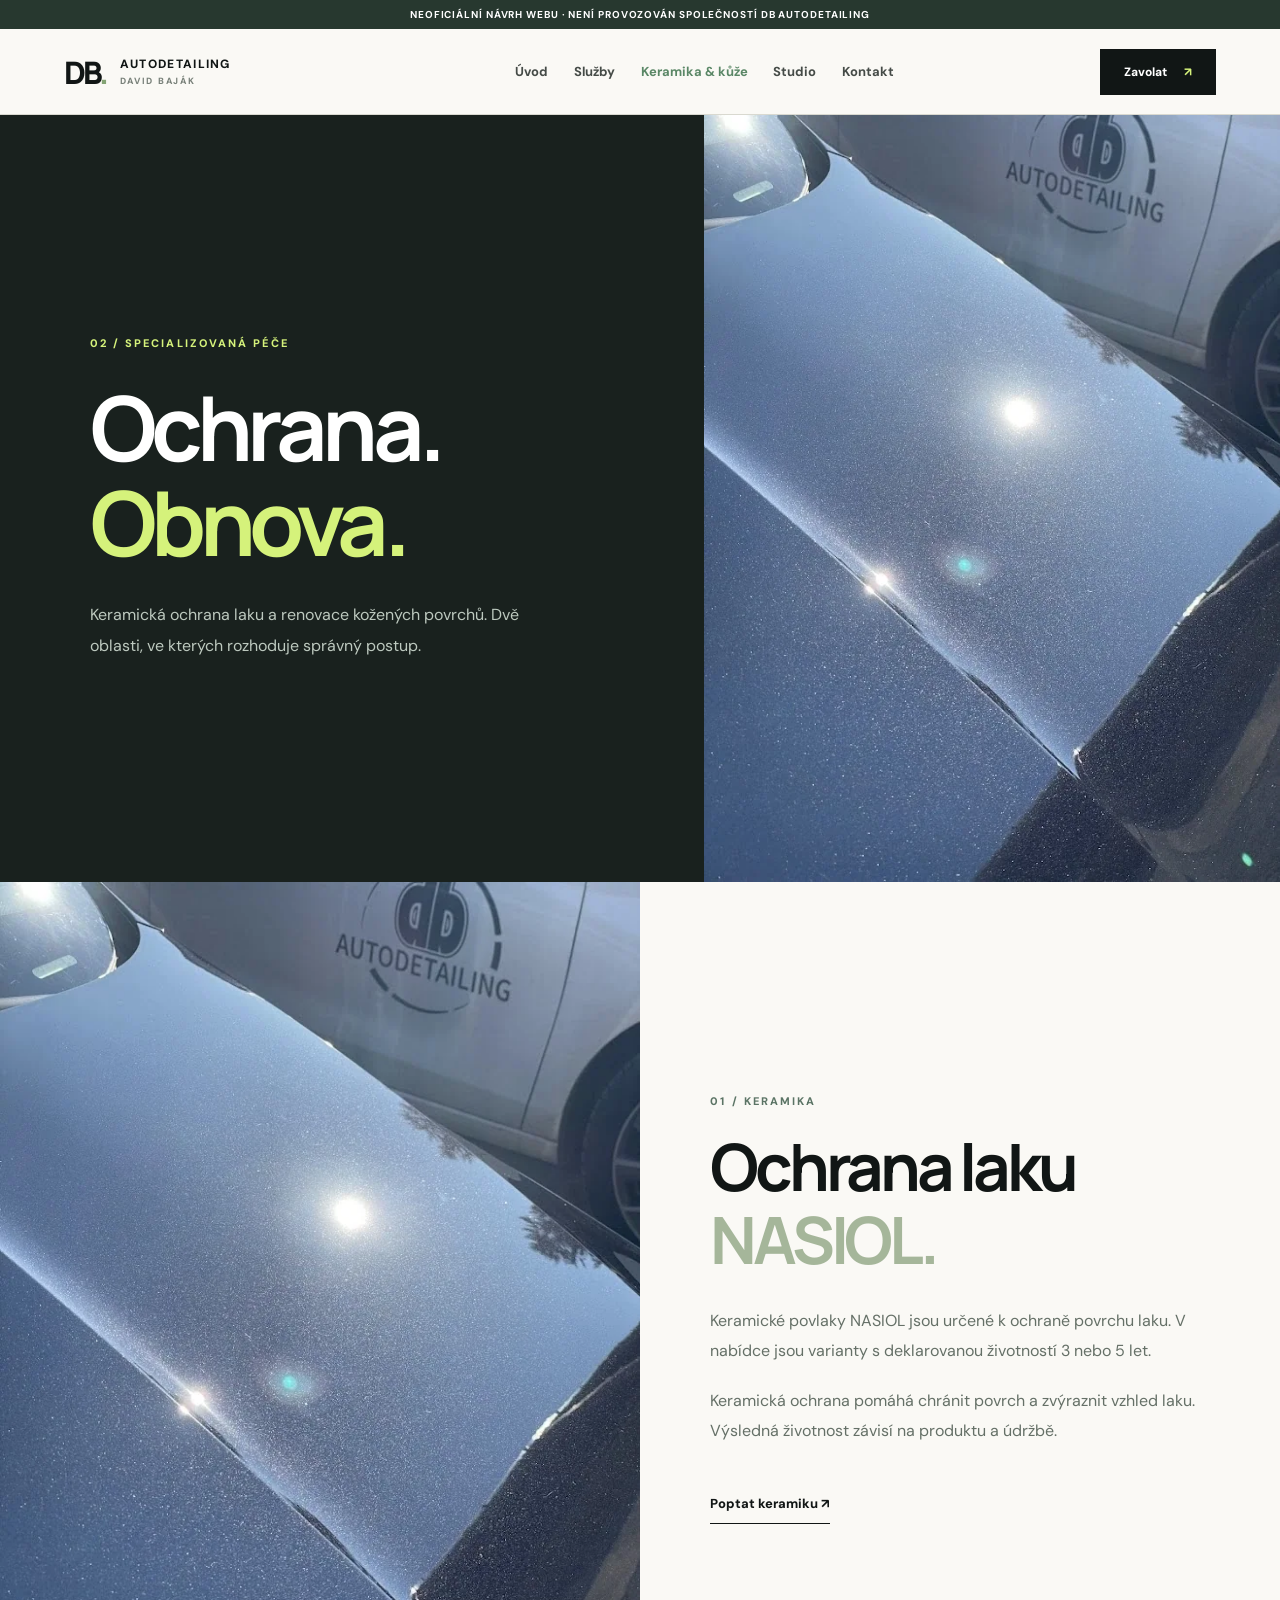
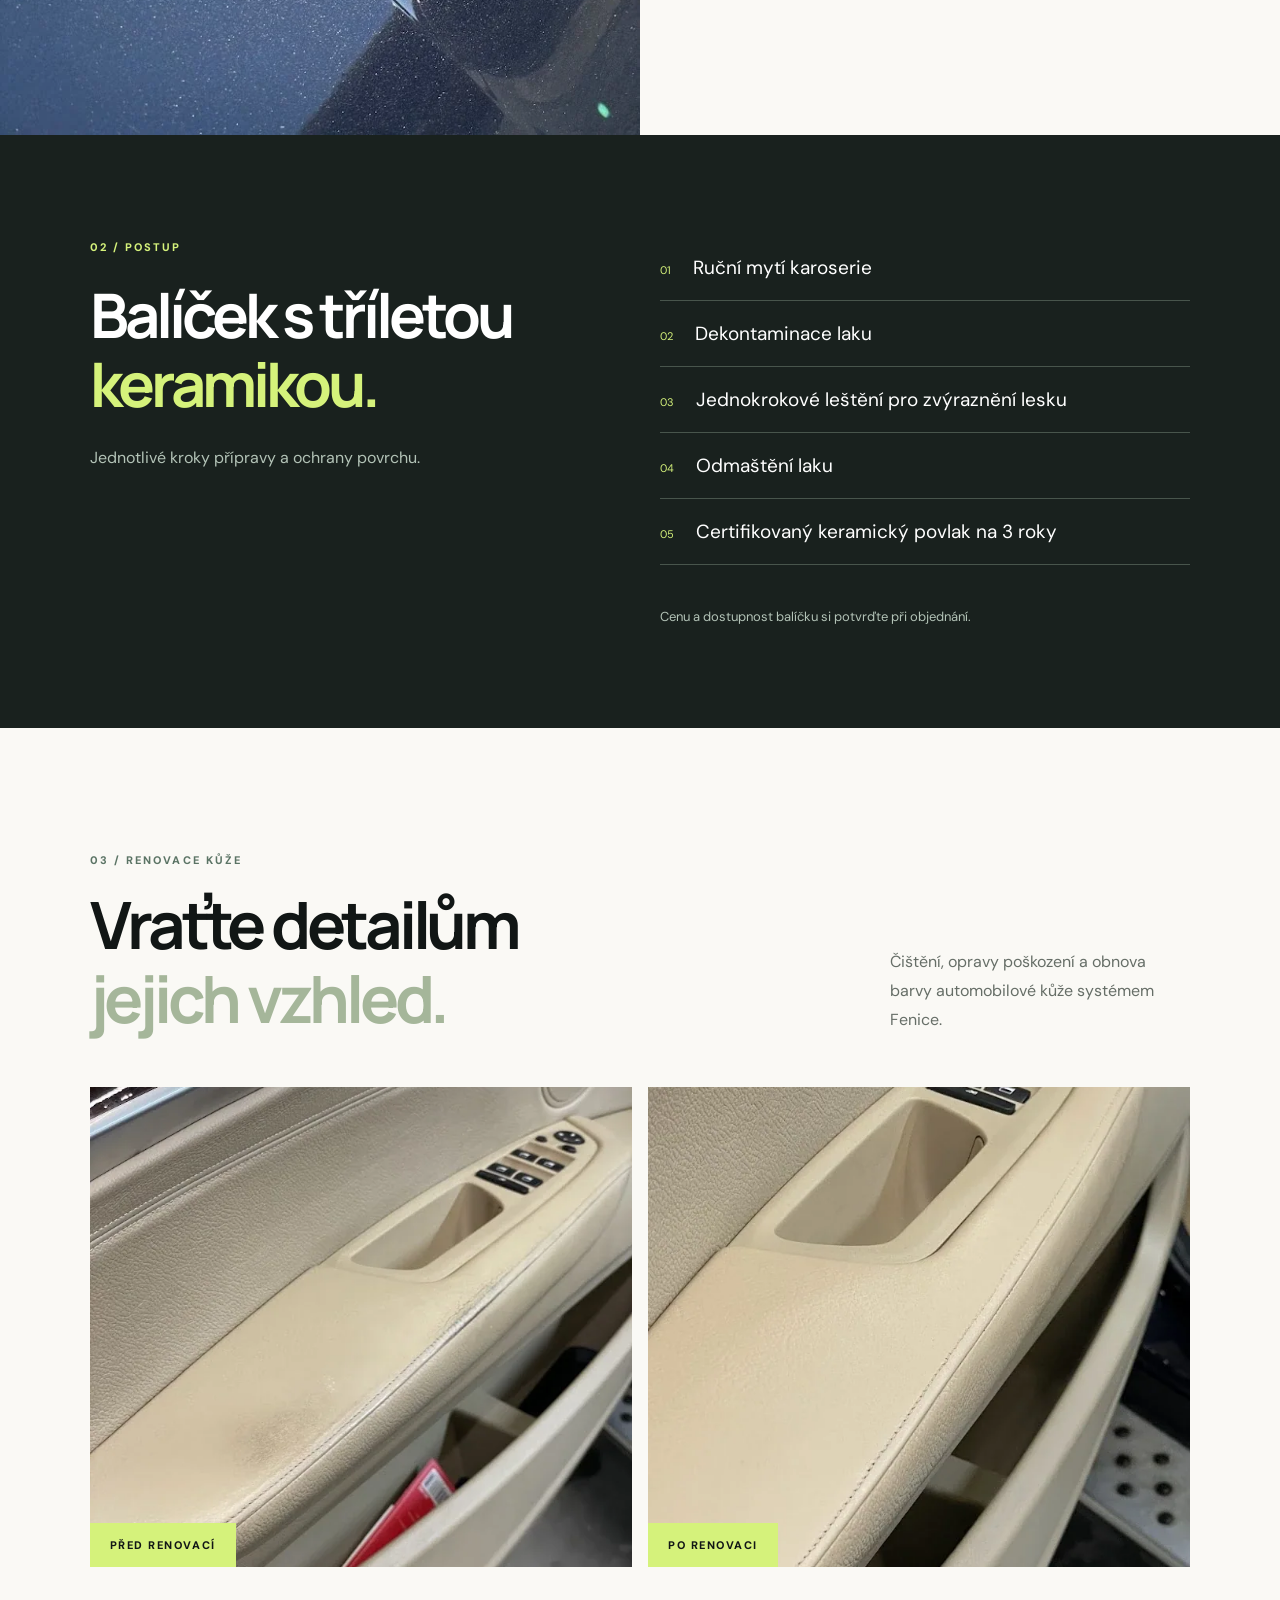
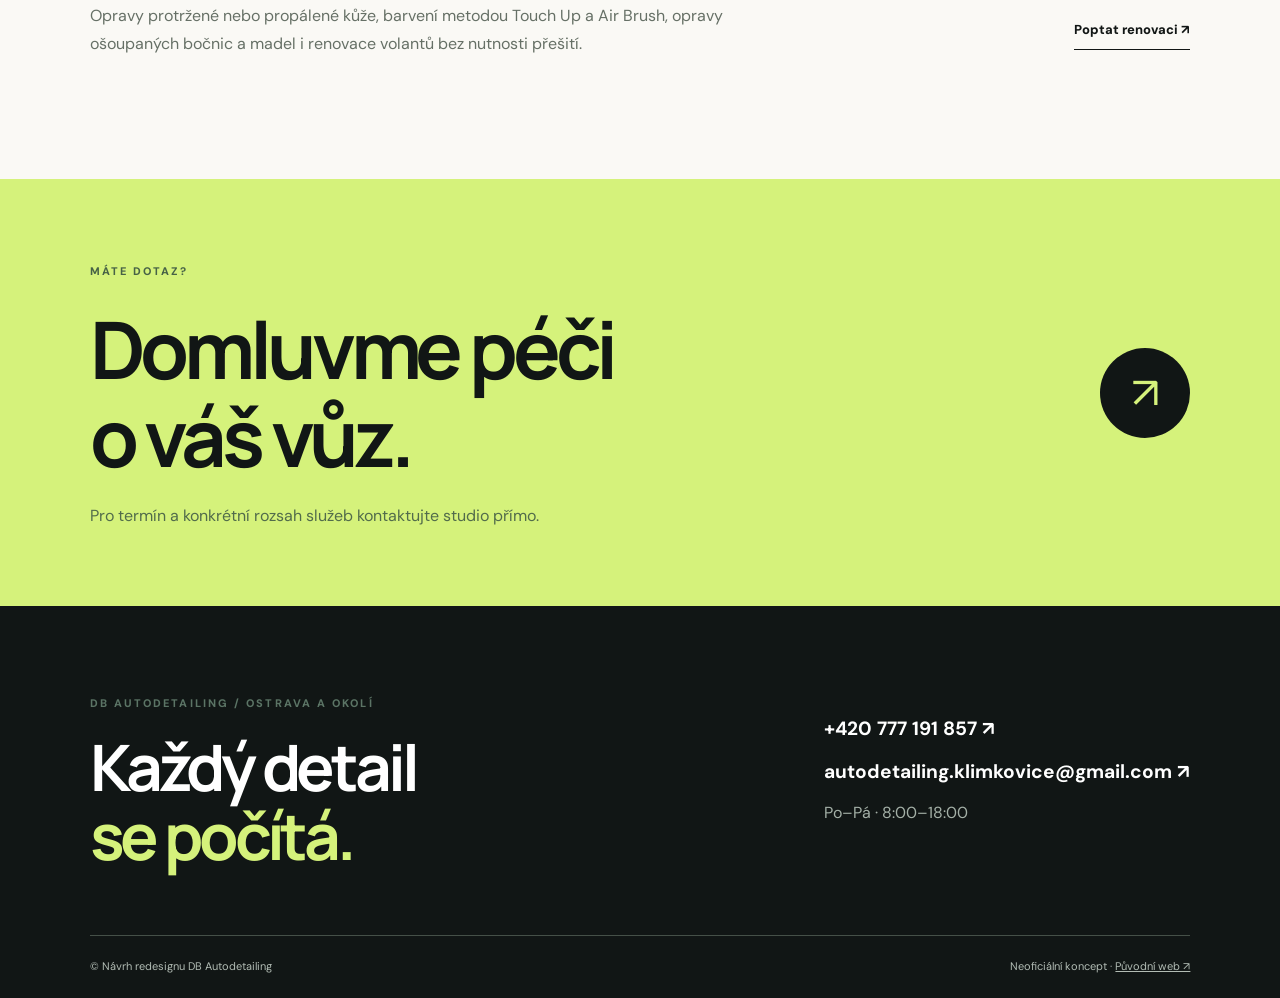
==== keramika.html @ e791de2d "Add files via upload" ====
<!doctype html><html lang="cs"><head><meta charset="utf-8"><meta name="viewport" content="width=device-width,initial-scale=1"><meta name="theme-color" content="#111615"><meta name="description" content="Neoficiální návrh webu DB Autodetailing. Péče o lak, interiér, keramická ochrana a renovace kůže."><title>Keramika a kůže | DB Autodetailing – návrh</title><link rel="stylesheet" href="style.css"></head><body><div class="disclaimer">NEOFICIÁLNÍ NÁVRH WEBU · NENÍ PROVOZOVÁN SPOLEČNOSTÍ DB AUTODETAILING</div><header class="site-header"><a class="brand" href="index.html" aria-label="DB Autodetailing – úvod"><span class="brand-symbol">DB<span class="brand-dot">.</span></span><span class="brand-copy">AUTODETAILING<small>DAVID BAJÁK</small></span></a><button class="menu-toggle" aria-label="Otevřít navigaci" aria-expanded="false" aria-controls="primary-nav"><span></span><span></span><span></span></button><nav class="primary-nav" id="primary-nav" aria-label="Hlavní navigace"><a href="index.html" class="">Úvod</a><a href="sluzby.html" class="">Služby</a><a href="keramika.html" class="active">Keramika & kůže</a><a href="o-nas.html" class="">Studio</a><a href="kontakt.html" class="">Kontakt</a></nav><a class="header-call" href="tel:+420777191857">Zavolat <span>↗</span></a></header><main><section class="subhero"><div class="subhero-copy"><span class="eyebrow light">02 / SPECIALIZOVANÁ PÉČE</span><h1>Ochrana.<br><em>Obnova.</em></h1><p>Keramická ochrana laku a renovace kožených povrchů. Dvě oblasti, ve kterých rozhoduje správný postup.</p></div><div class="subhero-image"><img class="" src="fotografie/ceramic.webp" alt="SPECIALIZOVANÁ PÉČE" loading="eager"></div></section><section class="story-section" id="keramika"><div class="story-image"><img class="" src="fotografie/ceramic.webp" alt="Detail laku při keramické ochraně" loading="lazy"></div><div class="story-text"><span class="eyebrow">01 / KERAMIKA</span><h2>Ochrana laku<br><em>NASIOL.</em></h2><p>Keramické povlaky NASIOL jsou určené k ochraně povrchu laku. V nabídce jsou varianty s deklarovanou životností 3 nebo 5 let.</p><p>Keramická ochrana pomáhá chránit povrch a zvýraznit vzhled laku. Výsledná životnost závisí na produktu a údržbě.</p><a class="under-link" href="kontakt.html">Poptat keramiku ↗</a></div></section><section class="package" id="balicek"><div><span class="eyebrow light">02 / POSTUP</span><h2>Balíček s tříletou<br><em>keramikou.</em></h2><p>Jednotlivé kroky přípravy a ochrany povrchu.</p></div><ol><li>Ruční mytí karoserie</li><li>Dekontaminace laku</li><li>Jednokrokové leštění pro zvýraznění lesku</li><li>Odmaštění laku</li><li>Certifikovaný keramický povlak na 3 roky</li></ol><p class="package-note">Cenu a dostupnost balíčku si potvrďte při objednání.</p></section><section class="leather-section" id="kuze"><div class="section-heading"><div><span class="eyebrow">03 / RENOVACE KŮŽE</span><h2>Vraťte detailům<br><em>jejich vzhled.</em></h2></div><p>Čištění, opravy poškození a obnova barvy automobilové kůže systémem Fenice.</p></div><div class="leather-pair"><figure><img class="" src="fotografie/leather-before.webp" alt="Kožený díl před renovací" loading="lazy"><figcaption>PŘED RENOVACÍ</figcaption></figure><figure><img class="" src="fotografie/leather-after.webp" alt="Kožený díl po renovaci" loading="lazy"><figcaption>PO RENOVACI</figcaption></figure></div><div class="leather-details"><p>Opravy protržené nebo propálené kůže, barvení metodou Touch Up a Air Brush, opravy ošoupaných bočnic a madel i renovace volantů bez nutnosti přešití.</p><a class="under-link" href="kontakt.html">Poptat renovaci ↗</a></div></section><section class="contact-band"><span class="eyebrow">MÁTE DOTAZ?</span><div class="contact-band-inner"><h2>Domluvme péči<br>o váš vůz.</h2><a class="round-arrow" href="kontakt.html" aria-label="Přejít na kontakt">↗</a></div><p>Pro termín a konkrétní rozsah služeb kontaktujte studio přímo.</p></section></main><footer class="footer"><div class="footer-main"><div><span class="eyebrow">DB AUTODETAILING / OSTRAVA A OKOLÍ</span><h2>Každý detail<br><em>se počítá.</em></h2></div><div class="footer-contacts"><a href="tel:+420777191857">+420 777 191 857 ↗</a><a href="mailto:autodetailing.klimkovice@gmail.com">autodetailing.klimkovice@gmail.com ↗</a><span>Po–Pá · 8:00–18:00</span></div></div><div class="footer-bottom"><span>© Návrh redesignu DB Autodetailing</span><span>Neoficiální koncept · <a href="https://dbautodetailing.webnode.cz/" target="_blank" rel="noopener">Původní web ↗</a></span></div></footer><script src="script.js" defer></script></body></html>
---- style.css ----
@import url('https://fonts.googleapis.com/css2?family=DM+Sans:wght@400;500;600;700&family=Manrope:wght@400;500;600;700;800&display=swap');
:root{--dark:#111615;--deep:#19211e;--cream:#f2f0e9;--paper:#faf9f5;--muted:#686c66;--lime:#d5f27b;--line:#d9d9d0}*{box-sizing:border-box}html{scroll-behavior:smooth;scroll-padding-top:92px}body{margin:0;background:var(--paper);color:var(--dark);font-family:'DM Sans',Arial,sans-serif}a{color:inherit;text-decoration:none}button{font:inherit}img{display:block;width:100%}h1,h2,h3,p,figure{margin:0}h1,h2,h3{font-family:Manrope,Arial,sans-serif;letter-spacing:-.065em}h1 em,h2 em{font-style:normal;color:#a5b69a}.eyebrow{font-size:11px;font-weight:800;letter-spacing:.19em;color:#5b7465}.eyebrow.light{color:var(--lime)}.disclaimer{padding:8px 12px;text-align:center;background:#27382f;color:#fff;font-size:10px;letter-spacing:.09em;font-weight:700}.site-header{height:86px;padding:0 5vw;display:flex;align-items:center;gap:3vw;background:var(--paper);position:relative;z-index:30;border-bottom:1px solid var(--line)}.brand{display:flex;align-items:center;gap:13px;min-width:245px}.brand-symbol{font:800 31px Manrope;letter-spacing:-.09em}.brand-dot{color:#84a474}.brand-copy{font-size:12px;font-weight:800;letter-spacing:.11em;line-height:1.35}.brand-copy small{display:block;color:#788079;font-size:9px;letter-spacing:.19em;margin-top:3px}.primary-nav{display:flex;align-items:center;gap:clamp(13px,2vw,38px);margin:auto}.primary-nav a{font-size:13px;font-weight:700;white-space:nowrap;color:#454b47;transition:color .2s}.primary-nav a:hover,.primary-nav a.active{color:#5a8766}.header-call{background:var(--dark);color:#fff;padding:15px 24px;font-size:12px;font-weight:800;white-space:nowrap}.header-call span{color:var(--lime);margin-left:14px}.menu-toggle{display:none}.hero{min-height:690px;display:grid;grid-template-columns:49% 51%;background:var(--deep);color:#fff;position:relative;overflow:hidden}.hero-photo{position:relative;min-height:680px;overflow:hidden}.hero-photo img{height:100%;object-fit:cover;object-position:center center}.hero-photo:after{content:'';position:absolute;inset:0;background:linear-gradient(0deg,rgba(0,0,0,.48),transparent 50%)}.hero-photo-label{position:absolute;bottom:34px;left:5vw;color:#fff;font-size:11px;font-weight:800;letter-spacing:.16em;z-index:2}.hero-copy{padding:clamp(55px,7vw,110px) 8vw 40px 7vw;display:flex;flex-direction:column;justify-content:center}.hero h1{font-size:clamp(65px,7.2vw,130px);line-height:1.01;margin:30px 0}.hero h1 em{color:var(--lime)}.punct{color:var(--lime)}.hero-copy>p{max-width:460px;color:#c5d0c7;font-size:16px;line-height:1.9}.hero-actions{display:flex;gap:12px;flex-wrap:wrap;margin:38px 0 64px}.pill{padding:17px 21px;font-size:13px;font-weight:800;display:inline-flex;align-items:center;gap:32px}.pill.primary{background:var(--lime);color:var(--dark)}.pill.ghost{border:1px solid #68756b;color:#fff}.hero-index{border-top:1px solid #4c5b52;padding-top:24px;display:flex;justify-content:space-between;gap:10px;color:#b8c4ba;font-size:10px;letter-spacing:.12em}.hero-side-note{position:absolute;right:14px;top:40%;writing-mode:vertical-rl;font-size:9px;letter-spacing:.2em;color:#7d9984}.intro-section{display:grid;grid-template-columns:25% 75%;padding:125px 7vw;gap:30px}.section-marker{display:flex;gap:15px;font-size:11px;letter-spacing:.16em;font-weight:800}.section-marker span:first-child{color:#7e9c79}.intro-body{display:grid;grid-template-columns:1.25fr .75fr;column-gap:60px;align-items:start}.intro-body h2,.section-heading h2,.services-lead h2,.split-copy h2,.listing-intro h2,.story-text h2,.leather-section h2,.about-statement h2,.map-section h2{font-size:clamp(42px,5.1vw,85px);line-height:1.12}.intro-body p{color:#606961;line-height:1.9;font-size:16px;padding-top:12px}.under-link{display:inline-flex;align-items:center;justify-content:space-between;gap:45px;border-bottom:1px solid currentColor;padding:11px 0;font-size:13px;font-weight:800;width:max-content}.intro-body .under-link{grid-column:2;margin-top:25px}.work-section{padding:110px 7vw 130px;background:var(--cream)}.section-heading{display:flex;justify-content:space-between;align-items:end;gap:30px;margin-bottom:52px}.section-heading h2{margin-top:19px}.section-heading>p{max-width:300px;color:#666e67;line-height:1.8}.work-mosaic{display:grid;grid-template-columns:1.25fr .75fr;grid-template-rows:360px 280px;gap:16px}.work-mosaic figure{position:relative;overflow:hidden;background:#d4d5cf}.work-mosaic img{height:100%;object-fit:cover;transition:transform .6s}.work-mosaic figure:hover img{transform:scale(1.035)}.work-feature{grid-row:span 2}.work-feature img{object-position:center 44%}.work-mosaic figcaption{position:absolute;bottom:0;left:0;right:0;padding:40px 28px 23px;color:white;background:linear-gradient(transparent,rgba(0,0,0,.65))}.work-mosaic figcaption span{display:block;font-size:10px;letter-spacing:.14em;margin-bottom:7px}.work-mosaic figcaption strong{font-size:22px}.services-editorial{display:grid;grid-template-columns:44% 56%;padding:130px 7vw;gap:6vw;background:#fff}.services-lead h2{margin:22px 0 30px}.services-lead p{color:#677069;line-height:1.9;max-width:380px}.service-lines{padding-right:6vw}.service-lines>a{display:grid;grid-template-columns:55px 1fr 35px;align-items:center;gap:15px;border-bottom:1px solid #d9dcd6;padding:24px 0;font-family:Manrope;font-weight:700;font-size:clamp(17px,2vw,28px);letter-spacing:-.045em;transition:padding .2s,color .2s}.service-lines>a:hover{padding-left:10px;color:#698769}.service-lines .service-num{font:700 11px 'DM Sans';letter-spacing:0;color:#84958a}.service-arrow{text-align:right}.service-lines>a.all-services{display:flex;justify-content:space-between;font-size:13px;letter-spacing:0;background:var(--lime);padding:19px 22px;margin-top:30px;border:0}.split-feature{display:grid;grid-template-columns:1fr 1fr;background:#dce3d9}.split-photo{height:650px;position:relative}.split-photo img{height:100%;object-fit:cover}.image-stamp{position:absolute;bottom:25px;left:30px;background:#fff;padding:12px 15px;font-size:10px;letter-spacing:.14em;font-weight:800}.split-copy{padding:90px 10%;display:flex;flex-direction:column;justify-content:center}.split-copy h2{margin:25px 0}.split-copy p{line-height:1.9;color:#576359;max-width:450px;margin-bottom:30px}.gallery-editorial{padding:115px 7vw}.gallery-grid{display:grid;grid-template-columns:repeat(3,1fr);gap:12px}.gallery-tile{padding:0;border:0;position:relative;overflow:hidden;cursor:pointer;aspect-ratio:1.25;background:#ddd}.gallery-tile img{height:100%;object-fit:cover;transition:transform .4s}.gallery-tile:hover img{transform:scale(1.06)}.gallery-tile span{position:absolute;right:14px;bottom:14px;background:var(--lime);width:40px;height:40px;display:grid;place-items:center;font-size:20px}.contact-band{background:var(--lime);padding:80px 7vw}.contact-band .eyebrow{color:#476246}.contact-band-inner{display:flex;align-items:center;justify-content:space-between;gap:25px}.contact-band h2{font-size:clamp(44px,6.2vw,105px);line-height:1.1;margin:25px 0}.contact-band h2 em{color:#63855d}.round-arrow{display:grid;place-items:center;width:90px;height:90px;border-radius:50%;background:var(--dark);color:var(--lime);font-size:44px;flex:none}.contact-band p{color:#526c4b}.footer{background:#111615;color:#fff;padding:85px 7vw 25px}.footer-main{display:flex;justify-content:space-between;gap:50px}.footer h2{font-size:clamp(48px,5vw,80px);line-height:1.08;margin:20px 0 65px}.footer h2 em{color:var(--lime)}.footer-contacts{display:flex;flex-direction:column;align-items:flex-start;gap:18px;padding-top:25px}.footer-contacts a{font-size:clamp(14px,1.5vw,21px);font-weight:700;overflow-wrap:anywhere}.footer-contacts span{color:#a4b0a7}.footer-bottom{border-top:1px solid #455048;padding-top:23px;display:flex;justify-content:space-between;gap:15px;color:#b2bcb4;font-size:11px}.footer-bottom a{text-decoration:underline}.subhero{background:var(--deep);color:#fff;display:grid;grid-template-columns:55% 45%;min-height:540px}.subhero-copy{padding:100px 7vw;display:flex;flex-direction:column;justify-content:center}.subhero h1{font-size:clamp(66px,7vw,118px);line-height:1.06;margin:30px 0}.subhero h1 em{color:var(--lime)}.subhero p{max-width:460px;color:#bdc9bf;line-height:1.9}.subhero-image{min-height:540px;overflow:hidden}.subhero-image img{height:100%;object-fit:cover}.listing-intro{padding:105px 7vw 60px;display:flex;justify-content:space-between;gap:35px;align-items:start}.listing-intro h2{margin-left:auto}.service-list{padding:0 7vw 120px}.service-row{display:grid;grid-template-columns:60px minmax(120px,240px) 1fr 55px;gap:35px;align-items:center;border-top:1px solid #d6d9d2;padding:27px 0;scroll-margin-top:100px}.service-row-number{font-size:12px;color:#718b75;font-weight:800;align-self:start;padding-top:10px}.service-row-photo{height:180px;overflow:hidden}.service-row-photo img{height:100%;object-fit:cover}.service-row h3{font-size:clamp(22px,2.5vw,38px);margin-bottom:17px}.service-row ul{display:flex;flex-wrap:wrap;gap:7px 25px;margin:0;padding:0;list-style:none;color:#666f68;font-size:13px}.service-row li:before{content:'— ';color:#719376}.service-row-action{font-size:27px;text-align:center;align-self:center}.story-section{display:grid;grid-template-columns:50% 50%;min-height:630px}.story-section.reverse .story-image{order:2}.story-image{min-height:630px}.story-image img{height:100%;object-fit:cover}.story-text{padding:90px 11%;display:flex;flex-direction:column;justify-content:center}.story-text h2{margin:22px 0 30px}.story-text p{color:#657067;line-height:1.9;margin-bottom:19px}.story-text .under-link{margin-top:18px}.package{background:var(--deep);color:white;padding:100px 7vw;display:grid;grid-template-columns:1fr 1fr;gap:40px}.package h2{font-size:clamp(43px,4.8vw,78px);line-height:1.12;margin:25px 0}.package h2 em{color:var(--lime)}.package p{color:#b3c3b7;line-height:1.8}.package ol{list-style:none;padding:0;margin:0;counter-reset:steps}.package li{counter-increment:steps;padding:20px 0;border-bottom:1px solid #48554c;font-size:19px}.package li:before{content:'0' counter(steps);font-size:11px;color:var(--lime);margin-right:22px}.package-note{grid-column:2;font-size:13px}.leather-section{padding:120px 7vw}.leather-pair{display:grid;grid-template-columns:1fr 1fr;gap:16px}.leather-pair figure{position:relative;height:480px;overflow:hidden}.leather-pair img{height:100%;object-fit:cover}.leather-pair figcaption{position:absolute;bottom:0;left:0;background:var(--lime);font-size:11px;letter-spacing:.14em;font-weight:800;padding:15px 20px}.leather-details{display:flex;align-items:center;justify-content:space-between;gap:40px;margin-top:35px}.leather-details p{max-width:700px;color:#667066;line-height:1.8}.about-statement{padding:120px 7vw;background:var(--cream)}.about-statement h2{max-width:1100px;margin-top:28px}.about-gallery{display:grid;grid-template-columns:1fr 1fr;gap:15px;padding:15px;background:var(--cream)}.about-gallery>div{position:relative;height:500px}.about-gallery img{height:100%;object-fit:cover}.about-gallery span{position:absolute;bottom:0;left:0;background:var(--lime);padding:14px;font-size:10px;letter-spacing:.13em;font-weight:800}.contact-hero{padding:110px 7vw;background:var(--deep);color:white}.contact-hero h1{font-size:clamp(70px,9vw,145px);line-height:1.03;margin:25px 0}.contact-hero h1 em{color:var(--lime)}.contact-hero p{color:#c4cfc6}.contact-layout{display:grid;grid-template-columns:1fr 1fr}.contact-info{padding:90px 7vw}.contact-detail{border-bottom:1px solid #d7dbd3;padding:28px 0}.contact-detail>span{display:block;color:#66816c;font-size:10px;letter-spacing:.15em;font-weight:800;margin-bottom:12px}.contact-detail a,.contact-detail strong{font-size:clamp(18px,2.2vw,32px);font-family:Manrope;letter-spacing:-.04em;font-weight:700;overflow-wrap:anywhere}.contact-detail .mail-link{font-size:clamp(15px,1.8vw,25px)}.contact-detail p{color:#6a736b;line-height:1.7;margin-top:12px}.contact-photo{min-height:700px}.contact-photo img{height:100%;object-fit:cover}.map-section{padding:110px 7vw;background:var(--cream)}.map-action{max-width:320px}.map-action p{line-height:1.8;color:#606a61;margin-bottom:18px}.map-section iframe{width:100%;height:520px;border:0;filter:grayscale(.25)}.contact-notice{padding:40px 7vw;display:flex;gap:35px;align-items:start}.contact-notice span{font-size:11px;font-weight:800;color:#6e856c;letter-spacing:.1em}.contact-notice p{max-width:850px;color:#667066;line-height:1.8}.contact-notice a{text-decoration:underline}dialog.gallery-dialog{border:0;background:#101615;color:#fff;padding:18px;max-width:min(94vw,1150px);max-height:94vh;box-shadow:0 30px 100px #0008}dialog.gallery-dialog::backdrop{background:#000d}.gallery-dialog img{max-height:78vh;width:auto;max-width:100%;object-fit:contain;margin:auto}.gallery-dialog .dialog-top{display:flex;justify-content:space-between;gap:20px;align-items:center;margin-bottom:12px}.gallery-dialog .dialog-top button{background:var(--lime);border:0;width:35px;height:35px;font-size:22px;cursor:pointer}.gallery-dialog p{font-size:13px;color:#c4d0c5;margin-top:12px}
@media(max-width:1100px){.brand{min-width:auto}.primary-nav{gap:14px}.site-header{padding:0 3vw}.hero-copy{padding-left:5vw;padding-right:5vw}.hero h1{font-size:clamp(62px,7vw,92px)}.services-editorial{gap:3vw}.service-lines{padding-right:0}}
@media(max-width:800px){.site-header{height:76px;padding:0 5vw}.menu-toggle{display:flex;margin-left:auto;width:42px;height:42px;flex-direction:column;justify-content:center;gap:6px;border:0;background:transparent;cursor:pointer}.menu-toggle span{height:2px;background:var(--dark);width:26px}.primary-nav{display:none;position:absolute;top:76px;left:0;right:0;background:var(--paper);padding:20px 6vw 30px;box-shadow:0 18px 25px #0002;flex-direction:column;align-items:stretch;gap:0}.primary-nav.open{display:flex}.primary-nav a{padding:14px 0;border-bottom:1px solid #ddd}.header-call{padding:12px 14px}.hero{grid-template-columns:1fr}.hero-photo{min-height:430px;height:55vh}.hero-copy{padding:65px 7vw 45px}.hero h1{font-size:clamp(70px,11vw,110px)}.hero-side-note{display:none}.intro-section{grid-template-columns:1fr;padding:80px 6vw}.intro-body{grid-template-columns:1fr}.intro-body p{margin-top:22px}.intro-body .under-link{grid-column:1}.work-section,.gallery-editorial,.leather-section{padding:80px 6vw}.services-editorial{grid-template-columns:1fr;padding:80px 6vw;gap:45px}.split-feature,.story-section,.contact-layout{grid-template-columns:1fr}.split-photo,.story-image{height:500px;min-height:0}.split-copy,.story-text{padding:70px 7vw}.story-section.reverse .story-image{order:0}.subhero{grid-template-columns:1fr}.subhero-copy{padding:80px 7vw}.subhero-image{height:450px;min-height:0}.listing-intro{padding:75px 6vw 35px}.service-list{padding:0 6vw 90px}.service-row{grid-template-columns:45px 160px 1fr 25px;gap:16px}.service-row-photo{height:160px}.contact-photo{height:450px;min-height:0}.map-section{padding:75px 6vw}.footer{padding:70px 6vw 25px}}
@media(max-width:560px){.disclaimer{font-size:8px}.brand-copy{font-size:10px}.brand-symbol{font-size:27px}.header-call{font-size:11px;padding:12px}.header-call span{display:none}.hero-photo{height:360px;min-height:0}.hero h1{font-size:clamp(61px,15vw,85px)}.hero-copy>p{font-size:15px}.hero-actions{margin:30px 0 45px}.hero-index{font-size:9px}.intro-body h2,.section-heading h2,.services-lead h2,.split-copy h2,.listing-intro h2,.story-text h2,.leather-section h2,.about-statement h2,.map-section h2{font-size:clamp(42px,10vw,58px)}.section-heading{align-items:start;flex-direction:column;margin-bottom:32px}.work-mosaic{grid-template-columns:1fr 1fr;grid-template-rows:300px 220px;gap:8px}.work-feature{grid-column:span 2;grid-row:span 1}.work-tall,.work-small{grid-row:2}.work-mosaic figcaption{padding:30px 12px 12px}.work-mosaic figcaption strong{font-size:15px}.services-editorial{padding:75px 6vw}.service-lines>a{font-size:18px;grid-template-columns:28px 1fr 20px}.split-photo{height:380px}.gallery-grid{grid-template-columns:repeat(2,1fr);gap:8px}.gallery-tile{aspect-ratio:.85}.contact-band{padding:65px 6vw}.contact-band h2{font-size:46px}.round-arrow{width:60px;height:60px;font-size:29px}.footer-main{flex-direction:column;gap:0}.footer h2{margin-bottom:20px}.footer-contacts{padding-top:0;margin-bottom:55px}.footer-bottom{flex-direction:column}.subhero h1{font-size:65px}.subhero-image{height:340px}.listing-intro{display:block}.listing-intro h2{margin-top:20px}.service-row{grid-template-columns:34px 1fr 25px;gap:10px}.service-row-photo{grid-column:2;grid-row:1;height:185px}.service-row-info{grid-column:2;grid-row:2}.service-row-number{grid-column:1;grid-row:1}.service-row-action{grid-column:3;grid-row:2}.service-row h3{font-size:24px}.package{grid-template-columns:1fr;padding:75px 6vw}.package-note{grid-column:1}.leather-pair{gap:8px}.leather-pair figure{height:300px}.leather-details{display:block}.leather-details .under-link{margin-top:20px}.about-gallery{grid-template-columns:1fr}.about-gallery>div{height:350px}.contact-hero h1{font-size:70px}.contact-info{padding:70px 6vw}.map-section iframe{height:400px}.contact-notice{padding:35px 6vw;display:block}.contact-notice p{margin-top:12px}}
@media(prefers-reduced-motion:reduce){html{scroll-behavior:auto}*,*:before,*:after{transition:none!important;animation:none!important}}
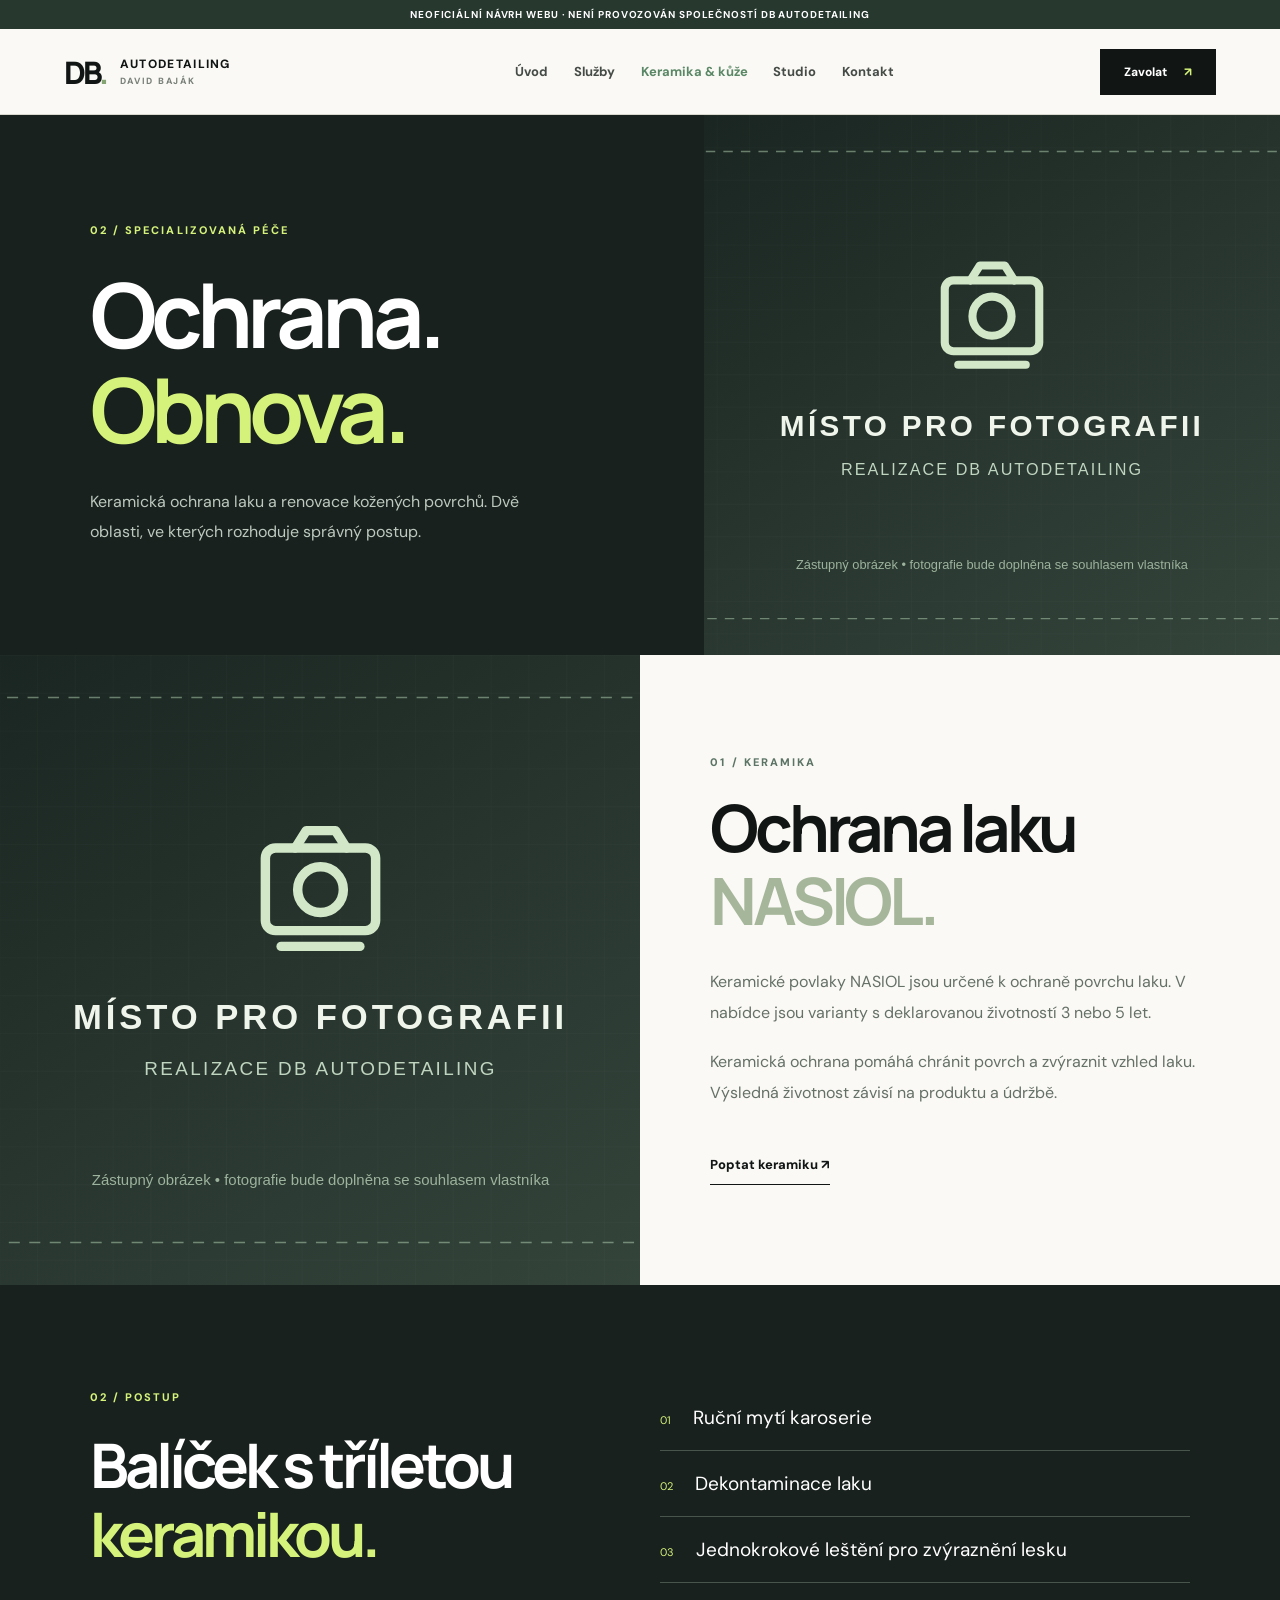
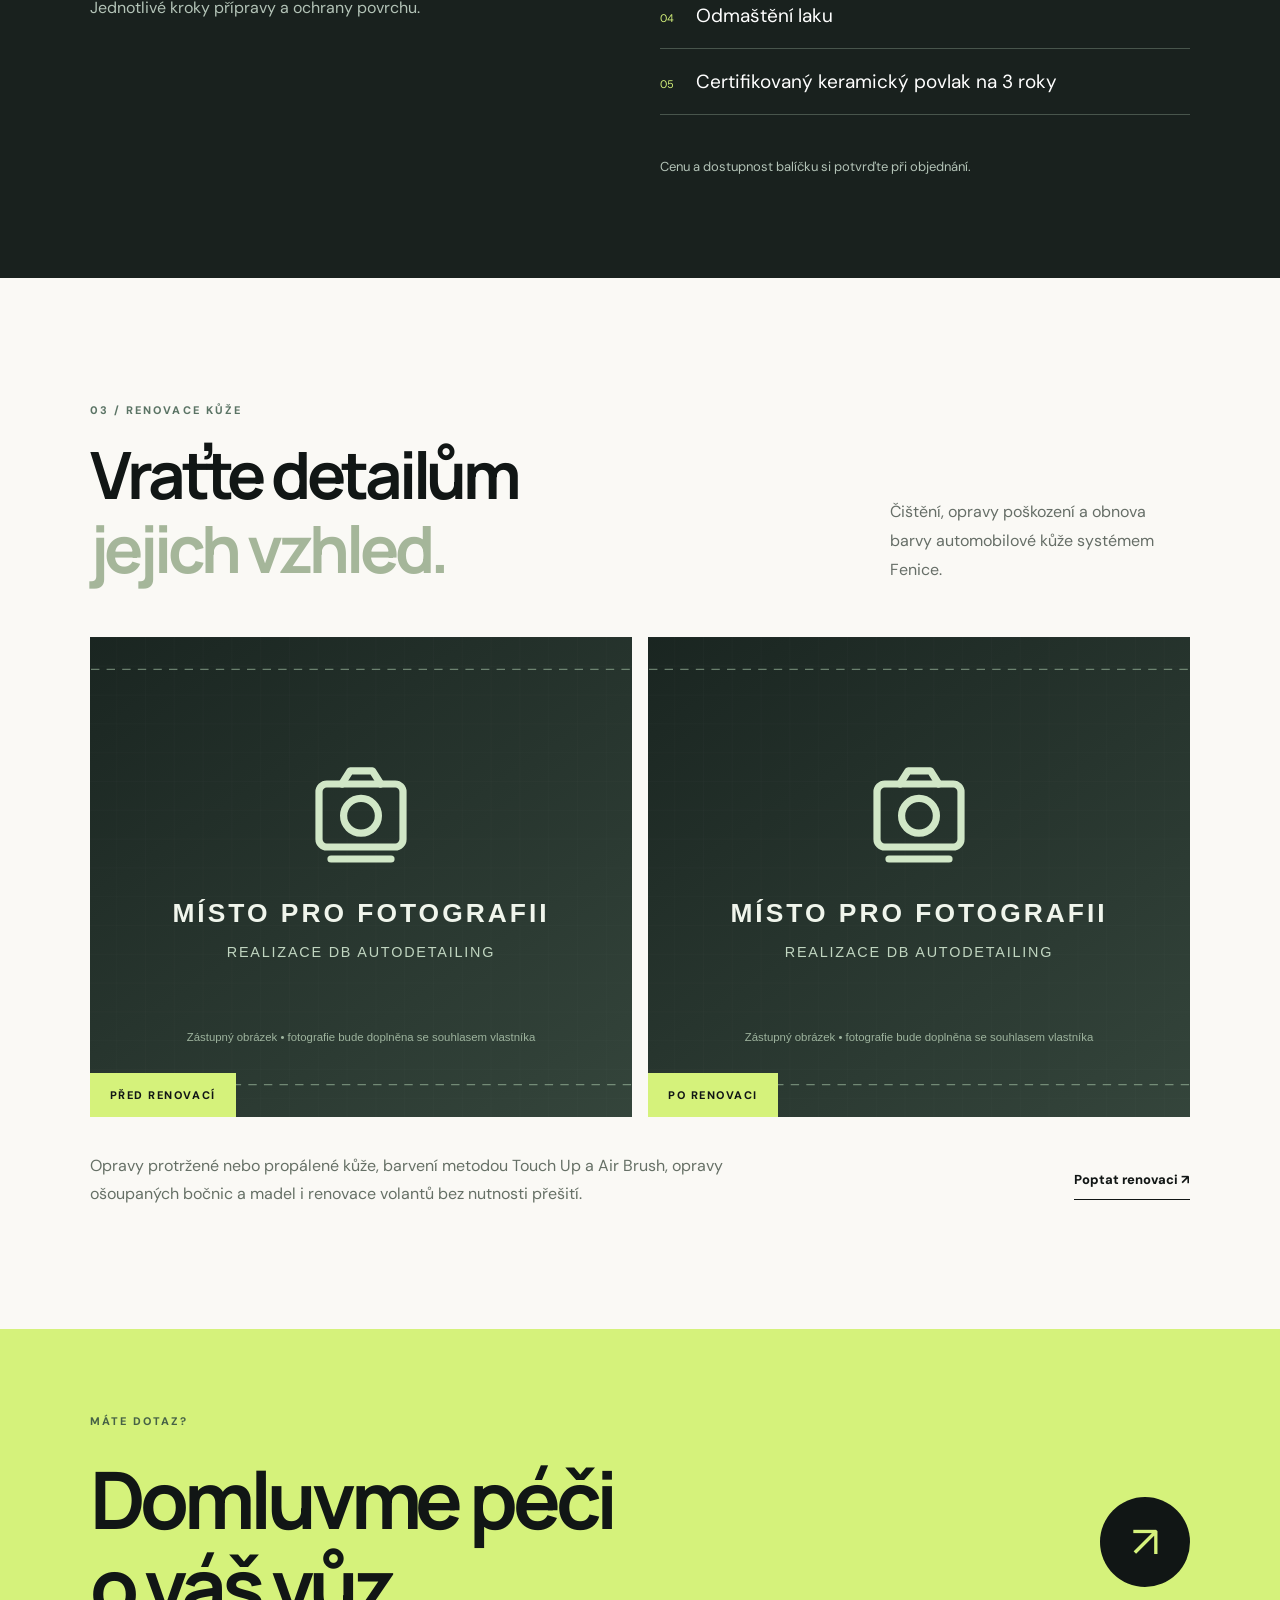
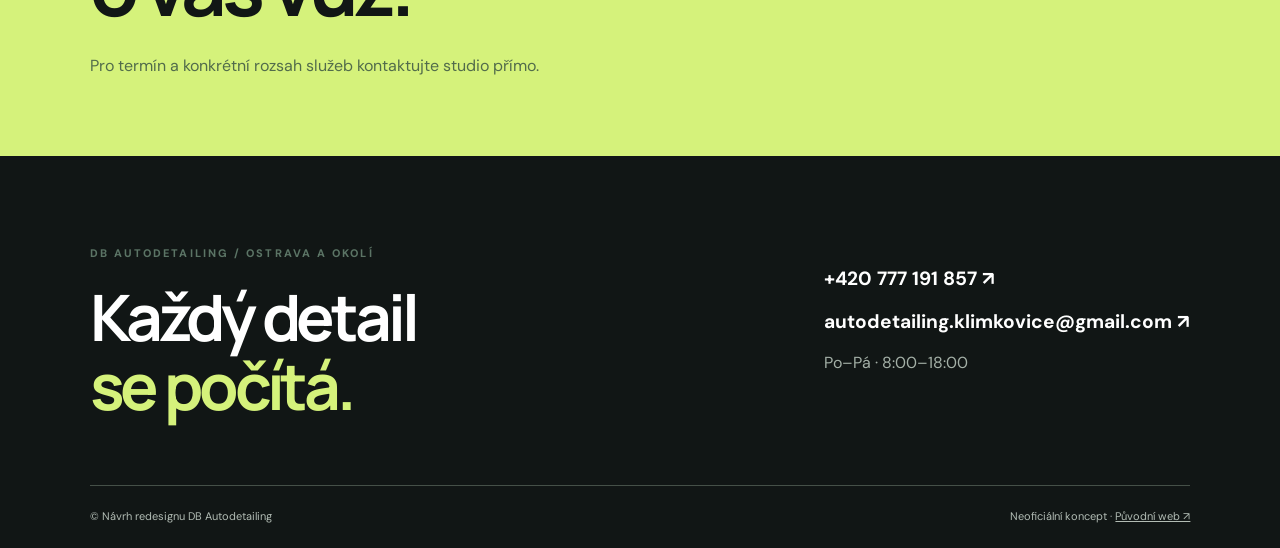
==== commit 394fef5d: "Add files via upload" ====
--- a/keramika.html
+++ b/keramika.html
@@ -1 +1 @@
-<!doctype html><html lang="cs"><head><meta charset="utf-8"><meta name="viewport" content="width=device-width,initial-scale=1"><meta name="theme-color" content="#111615"><meta name="description" content="Neoficiální návrh webu DB Autodetailing. Péče o lak, interiér, keramická ochrana a renovace kůže."><title>Keramika a kůže | DB Autodetailing – návrh</title><link rel="stylesheet" href="style.css"></head><body><div class="disclaimer">NEOFICIÁLNÍ NÁVRH WEBU · NENÍ PROVOZOVÁN SPOLEČNOSTÍ DB AUTODETAILING</div><header class="site-header"><a class="brand" href="index.html" aria-label="DB Autodetailing – úvod"><span class="brand-symbol">DB<span class="brand-dot">.</span></span><span class="brand-copy">AUTODETAILING<small>DAVID BAJÁK</small></span></a><button class="menu-toggle" aria-label="Otevřít navigaci" aria-expanded="false" aria-controls="primary-nav"><span></span><span></span><span></span></button><nav class="primary-nav" id="primary-nav" aria-label="Hlavní navigace"><a href="index.html" class="">Úvod</a><a href="sluzby.html" class="">Služby</a><a href="keramika.html" class="active">Keramika & kůže</a><a href="o-nas.html" class="">Studio</a><a href="kontakt.html" class="">Kontakt</a></nav><a class="header-call" href="tel:+420777191857">Zavolat <span>↗</span></a></header><main><section class="subhero"><div class="subhero-copy"><span class="eyebrow light">02 / SPECIALIZOVANÁ PÉČE</span><h1>Ochrana.<br><em>Obnova.</em></h1><p>Keramická ochrana laku a renovace kožených povrchů. Dvě oblasti, ve kterých rozhoduje správný postup.</p></div><div class="subhero-image"><img class="" src="fotografie/ceramic.webp" alt="SPECIALIZOVANÁ PÉČE" loading="eager"></div></section><section class="story-section" id="keramika"><div class="story-image"><img class="" src="fotografie/ceramic.webp" alt="Detail laku při keramické ochraně" loading="lazy"></div><div class="story-text"><span class="eyebrow">01 / KERAMIKA</span><h2>Ochrana laku<br><em>NASIOL.</em></h2><p>Keramické povlaky NASIOL jsou určené k ochraně povrchu laku. V nabídce jsou varianty s deklarovanou životností 3 nebo 5 let.</p><p>Keramická ochrana pomáhá chránit povrch a zvýraznit vzhled laku. Výsledná životnost závisí na produktu a údržbě.</p><a class="under-link" href="kontakt.html">Poptat keramiku ↗</a></div></section><section class="package" id="balicek"><div><span class="eyebrow light">02 / POSTUP</span><h2>Balíček s tříletou<br><em>keramikou.</em></h2><p>Jednotlivé kroky přípravy a ochrany povrchu.</p></div><ol><li>Ruční mytí karoserie</li><li>Dekontaminace laku</li><li>Jednokrokové leštění pro zvýraznění lesku</li><li>Odmaštění laku</li><li>Certifikovaný keramický povlak na 3 roky</li></ol><p class="package-note">Cenu a dostupnost balíčku si potvrďte při objednání.</p></section><section class="leather-section" id="kuze"><div class="section-heading"><div><span class="eyebrow">03 / RENOVACE KŮŽE</span><h2>Vraťte detailům<br><em>jejich vzhled.</em></h2></div><p>Čištění, opravy poškození a obnova barvy automobilové kůže systémem Fenice.</p></div><div class="leather-pair"><figure><img class="" src="fotografie/leather-before.webp" alt="Kožený díl před renovací" loading="lazy"><figcaption>PŘED RENOVACÍ</figcaption></figure><figure><img class="" src="fotografie/leather-after.webp" alt="Kožený díl po renovaci" loading="lazy"><figcaption>PO RENOVACI</figcaption></figure></div><div class="leather-details"><p>Opravy protržené nebo propálené kůže, barvení metodou Touch Up a Air Brush, opravy ošoupaných bočnic a madel i renovace volantů bez nutnosti přešití.</p><a class="under-link" href="kontakt.html">Poptat renovaci ↗</a></div></section><section class="contact-band"><span class="eyebrow">MÁTE DOTAZ?</span><div class="contact-band-inner"><h2>Domluvme péči<br>o váš vůz.</h2><a class="round-arrow" href="kontakt.html" aria-label="Přejít na kontakt">↗</a></div><p>Pro termín a konkrétní rozsah služeb kontaktujte studio přímo.</p></section></main><footer class="footer"><div class="footer-main"><div><span class="eyebrow">DB AUTODETAILING / OSTRAVA A OKOLÍ</span><h2>Každý detail<br><em>se počítá.</em></h2></div><div class="footer-contacts"><a href="tel:+420777191857">+420 777 191 857 ↗</a><a href="mailto:autodetailing.klimkovice@gmail.com">autodetailing.klimkovice@gmail.com ↗</a><span>Po–Pá · 8:00–18:00</span></div></div><div class="footer-bottom"><span>© Návrh redesignu DB Autodetailing</span><span>Neoficiální koncept · <a href="https://dbautodetailing.webnode.cz/" target="_blank" rel="noopener">Původní web ↗</a></span></div></footer><script src="script.js" defer></script></body></html>+<!doctype html><html lang="cs"><head><meta charset="utf-8"><meta name="viewport" content="width=device-width,initial-scale=1"><meta name="theme-color" content="#111615"><meta name="description" content="Neoficiální návrh webu DB Autodetailing. Péče o lak, interiér, keramická ochrana a renovace kůže."><title>Keramika a kůže | DB Autodetailing – návrh</title><link rel="stylesheet" href="style.css"></head><body><div class="disclaimer">NEOFICIÁLNÍ NÁVRH WEBU · NENÍ PROVOZOVÁN SPOLEČNOSTÍ DB AUTODETAILING</div><header class="site-header"><a class="brand" href="index.html" aria-label="DB Autodetailing – úvod"><span class="brand-symbol">DB<span class="brand-dot">.</span></span><span class="brand-copy">AUTODETAILING<small>DAVID BAJÁK</small></span></a><button class="menu-toggle" aria-label="Otevřít navigaci" aria-expanded="false" aria-controls="primary-nav"><span></span><span></span><span></span></button><nav class="primary-nav" id="primary-nav" aria-label="Hlavní navigace"><a href="index.html" class="">Úvod</a><a href="sluzby.html" class="">Služby</a><a href="keramika.html" class="active">Keramika & kůže</a><a href="o-nas.html" class="">Studio</a><a href="kontakt.html" class="">Kontakt</a></nav><a class="header-call" href="tel:+420777191857">Zavolat <span>↗</span></a></header><main><section class="subhero"><div class="subhero-copy"><span class="eyebrow light">02 / SPECIALIZOVANÁ PÉČE</span><h1>Ochrana.<br><em>Obnova.</em></h1><p>Keramická ochrana laku a renovace kožených povrchů. Dvě oblasti, ve kterých rozhoduje správný postup.</p></div><div class="subhero-image"><img class="" src="fotografie/placeholder.svg" alt="Zástupný obrázek – místo pro fotografii realizace" loading="eager"></div></section><section class="story-section" id="keramika"><div class="story-image"><img class="" src="fotografie/placeholder.svg" alt="Zástupný obrázek – místo pro fotografii realizace" loading="lazy"></div><div class="story-text"><span class="eyebrow">01 / KERAMIKA</span><h2>Ochrana laku<br><em>NASIOL.</em></h2><p>Keramické povlaky NASIOL jsou určené k ochraně povrchu laku. V nabídce jsou varianty s deklarovanou životností 3 nebo 5 let.</p><p>Keramická ochrana pomáhá chránit povrch a zvýraznit vzhled laku. Výsledná životnost závisí na produktu a údržbě.</p><a class="under-link" href="kontakt.html">Poptat keramiku ↗</a></div></section><section class="package" id="balicek"><div><span class="eyebrow light">02 / POSTUP</span><h2>Balíček s tříletou<br><em>keramikou.</em></h2><p>Jednotlivé kroky přípravy a ochrany povrchu.</p></div><ol><li>Ruční mytí karoserie</li><li>Dekontaminace laku</li><li>Jednokrokové leštění pro zvýraznění lesku</li><li>Odmaštění laku</li><li>Certifikovaný keramický povlak na 3 roky</li></ol><p class="package-note">Cenu a dostupnost balíčku si potvrďte při objednání.</p></section><section class="leather-section" id="kuze"><div class="section-heading"><div><span class="eyebrow">03 / RENOVACE KŮŽE</span><h2>Vraťte detailům<br><em>jejich vzhled.</em></h2></div><p>Čištění, opravy poškození a obnova barvy automobilové kůže systémem Fenice.</p></div><div class="leather-pair"><figure><img class="" src="fotografie/placeholder.svg" alt="Zástupný obrázek – místo pro fotografii realizace" loading="lazy"><figcaption>PŘED RENOVACÍ</figcaption></figure><figure><img class="" src="fotografie/placeholder.svg" alt="Zástupný obrázek – místo pro fotografii realizace" loading="lazy"><figcaption>PO RENOVACI</figcaption></figure></div><div class="leather-details"><p>Opravy protržené nebo propálené kůže, barvení metodou Touch Up a Air Brush, opravy ošoupaných bočnic a madel i renovace volantů bez nutnosti přešití.</p><a class="under-link" href="kontakt.html">Poptat renovaci ↗</a></div></section><section class="contact-band"><span class="eyebrow">MÁTE DOTAZ?</span><div class="contact-band-inner"><h2>Domluvme péči<br>o váš vůz.</h2><a class="round-arrow" href="kontakt.html" aria-label="Přejít na kontakt">↗</a></div><p>Pro termín a konkrétní rozsah služeb kontaktujte studio přímo.</p></section></main><footer class="footer"><div class="footer-main"><div><span class="eyebrow">DB AUTODETAILING / OSTRAVA A OKOLÍ</span><h2>Každý detail<br><em>se počítá.</em></h2></div><div class="footer-contacts"><a href="tel:+420777191857">+420 777 191 857 ↗</a><a href="mailto:autodetailing.klimkovice@gmail.com">autodetailing.klimkovice@gmail.com ↗</a><span>Po–Pá · 8:00–18:00</span></div></div><div class="footer-bottom"><span>© Návrh redesignu DB Autodetailing</span><span>Neoficiální koncept · <a href="https://dbautodetailing.webnode.cz/" target="_blank" rel="noopener">Původní web ↗</a></span></div></footer><script src="script.js" defer></script></body></html>
